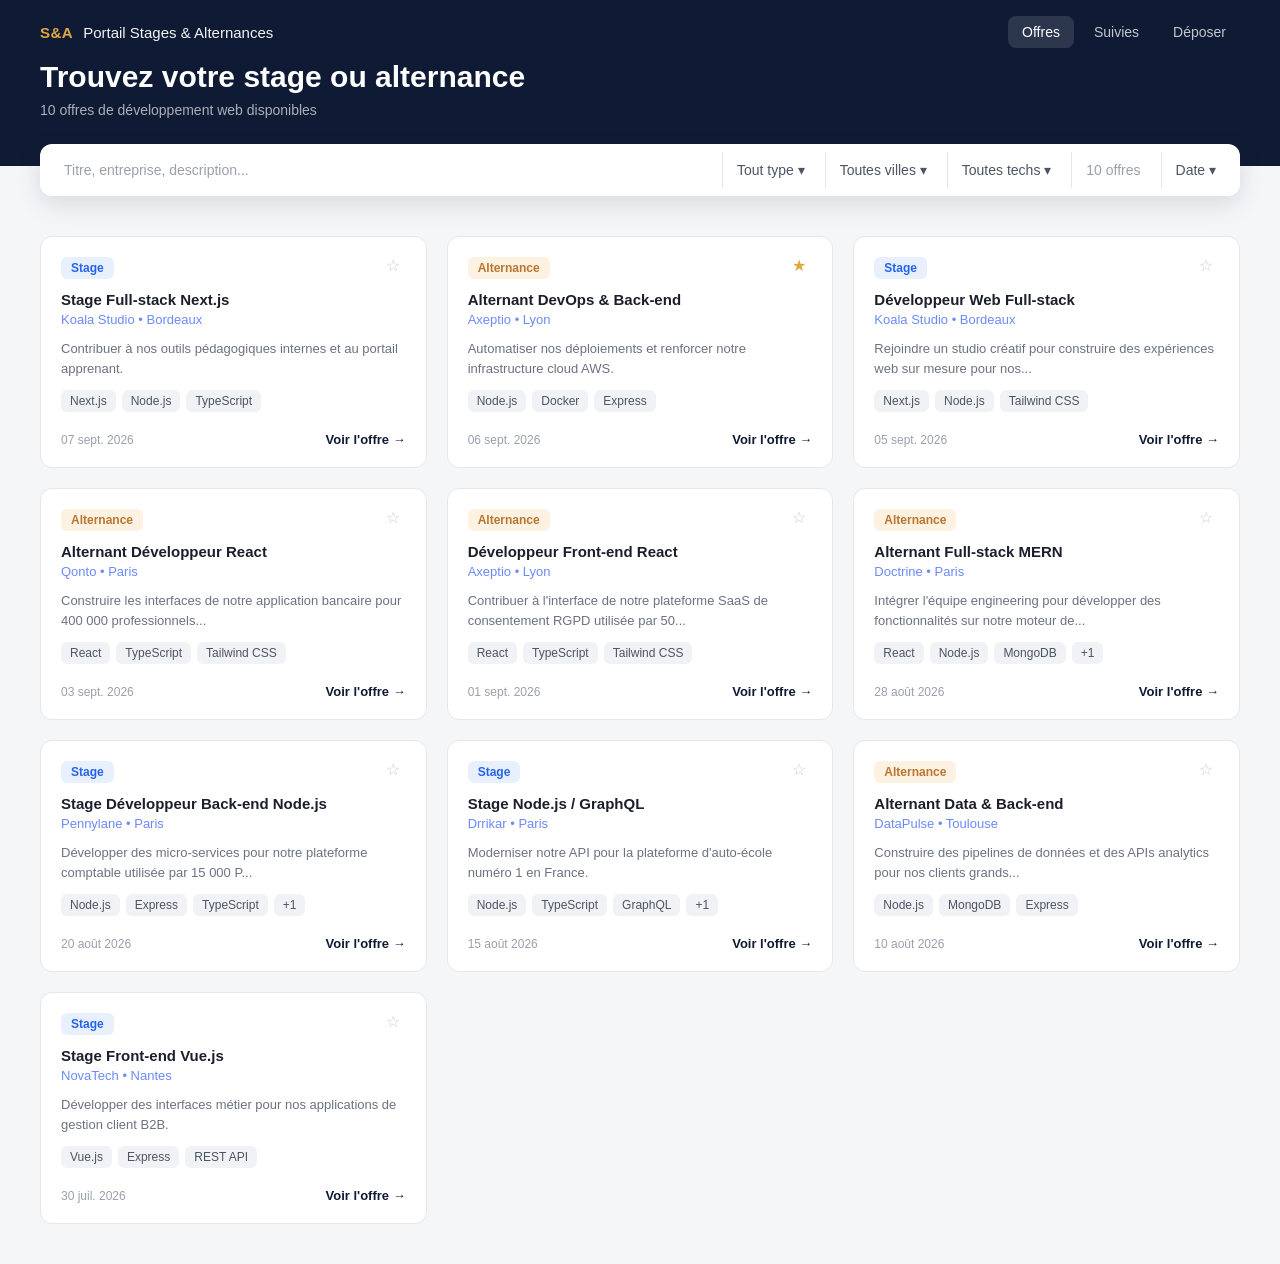
==== index.html @ 2563e3db "feat: ajouter les templates HTML et CSS" ====
<!DOCTYPE html>
<html lang="fr">

<head>
    <meta charset="UTF-8">
    <meta name="viewport" content="width=device-width, initial-scale=1.0">
    <title>Portail Stages &amp; Alternances</title>
    <link rel="stylesheet" href="./css/style.css">
</head>

<body>

    <header class="topbar">
        <div class="brand">
            <span class="brand-mark">S&amp;A</span>
            <span class="brand-name">Portail Stages &amp; Alternances</span>
        </div>
        <nav class="top-nav">
            <a href="#" class="active">Offres</a>
            <a href="./offres-suivies.html">Suivies</a>
            <a href="./deposer-offre.html">Déposer</a>
        </nav>
    </header>

    <section class="hero">
        <div class="hero-eyebrow">PROMOTION MERN 2026/2027</div>
        <h1>Trouvez votre stage ou alternance</h1>
        <p>10 offres de développement web disponibles</p>
    </section>

    <div class="search-bar">
        <input type="text" class="search-input" placeholder="Titre, entreprise, description...">
        <button class="filter-btn">Tout type ▾</button>
        <button class="filter-btn">Toutes villes ▾</button>
        <button class="filter-btn">Toutes techs ▾</button>
        <span class="filter-btn count">10 offres</span>
        <button class="filter-btn">Date ▾</button>
    </div>

    <main class="listings">

        <article class="job-card">
            <div class="card-top">
                <span class="tag stage">Stage</span>
                <button class="star-btn">☆</button>
            </div>
            <h3 class="job-title">Stage Full-stack Next.js</h3>
            <p class="job-company">Koala Studio • Bordeaux</p>
            <p class="job-desc">Contribuer à nos outils pédagogiques internes et au portail apprenant.</p>
            <div class="skill-tags">
                <span class="skill-tag">Next.js</span>
                <span class="skill-tag">Node.js</span>
                <span class="skill-tag">TypeScript</span>
            </div>
            <div class="card-bottom">
                <span class="job-date">07 sept. 2026</span>
                <a href="./offre-detail.html" class="job-link">Voir l'offre →</a>
            </div>
        </article>

        <article class="job-card">
            <div class="card-top">
                <span class="tag alternance">Alternance</span>
                <button class="star-btn active">★</button>
            </div>
            <h3 class="job-title">Alternant DevOps &amp; Back-end</h3>
            <p class="job-company">Axeptio • Lyon</p>
            <p class="job-desc">Automatiser nos déploiements et renforcer notre infrastructure cloud AWS.</p>
            <div class="skill-tags">
                <span class="skill-tag">Node.js</span>
                <span class="skill-tag">Docker</span>
                <span class="skill-tag">Express</span>
            </div>
            <div class="card-bottom">
                <span class="job-date">06 sept. 2026</span>
                <a href="#" class="job-link">Voir l'offre →</a>
            </div>
        </article>

        <article class="job-card">
            <div class="card-top">
                <span class="tag stage">Stage</span>
                <button class="star-btn">☆</button>
            </div>
            <h3 class="job-title">Développeur Web Full-stack</h3>
            <p class="job-company">Koala Studio • Bordeaux</p>
            <p class="job-desc">Rejoindre un studio créatif pour construire des expériences web sur mesure pour nos...
            </p>
            <div class="skill-tags">
                <span class="skill-tag">Next.js</span>
                <span class="skill-tag">Node.js</span>
                <span class="skill-tag">Tailwind CSS</span>
            </div>
            <div class="card-bottom">
                <span class="job-date">05 sept. 2026</span>
                <a href="#" class="job-link">Voir l'offre →</a>
            </div>
        </article>

        <article class="job-card">
            <div class="card-top">
                <span class="tag alternance">Alternance</span>
                <button class="star-btn">☆</button>
            </div>
            <h3 class="job-title">Alternant Développeur React</h3>
            <p class="job-company">Qonto • Paris</p>
            <p class="job-desc">Construire les interfaces de notre application bancaire pour 400 000 professionnels...
            </p>
            <div class="skill-tags">
                <span class="skill-tag">React</span>
                <span class="skill-tag">TypeScript</span>
                <span class="skill-tag">Tailwind CSS</span>
            </div>
            <div class="card-bottom">
                <span class="job-date">03 sept. 2026</span>
                <a href="#" class="job-link">Voir l'offre →</a>
            </div>
        </article>

        <article class="job-card">
            <div class="card-top">
                <span class="tag alternance">Alternance</span>
                <button class="star-btn">☆</button>
            </div>
            <h3 class="job-title">Développeur Front-end React</h3>
            <p class="job-company">Axeptio • Lyon</p>
            <p class="job-desc">Contribuer à l'interface de notre plateforme SaaS de consentement RGPD utilisée par
                50...</p>
            <div class="skill-tags">
                <span class="skill-tag">React</span>
                <span class="skill-tag">TypeScript</span>
                <span class="skill-tag">Tailwind CSS</span>
            </div>
            <div class="card-bottom">
                <span class="job-date">01 sept. 2026</span>
                <a href="#" class="job-link">Voir l'offre →</a>
            </div>
        </article>

        <article class="job-card">
            <div class="card-top">
                <span class="tag alternance">Alternance</span>
                <button class="star-btn">☆</button>
            </div>
            <h3 class="job-title">Alternant Full-stack MERN</h3>
            <p class="job-company">Doctrine • Paris</p>
            <p class="job-desc">Intégrer l'équipe engineering pour développer des fonctionnalités sur notre moteur de...
            </p>
            <div class="skill-tags">
                <span class="skill-tag">React</span>
                <span class="skill-tag">Node.js</span>
                <span class="skill-tag">MongoDB</span>
                <span class="skill-tag">+1</span>
            </div>
            <div class="card-bottom">
                <span class="job-date">28 août 2026</span>
                <a href="#" class="job-link">Voir l'offre →</a>
            </div>
        </article>

        <article class="job-card">
            <div class="card-top">
                <span class="tag stage">Stage</span>
                <button class="star-btn">☆</button>
            </div>
            <h3 class="job-title">Stage Développeur Back-end Node.js</h3>
            <p class="job-company">Pennylane • Paris</p>
            <p class="job-desc">Développer des micro-services pour notre plateforme comptable utilisée par 15 000 P...
            </p>
            <div class="skill-tags">
                <span class="skill-tag">Node.js</span>
                <span class="skill-tag">Express</span>
                <span class="skill-tag">TypeScript</span>
                <span class="skill-tag">+1</span>
            </div>
            <div class="card-bottom">
                <span class="job-date">20 août 2026</span>
                <a href="#" class="job-link">Voir l'offre →</a>
            </div>
        </article>

        <article class="job-card">
            <div class="card-top">
                <span class="tag stage">Stage</span>
                <button class="star-btn">☆</button>
            </div>
            <h3 class="job-title">Stage Node.js / GraphQL</h3>
            <p class="job-company">Drrikar • Paris</p>
            <p class="job-desc">Moderniser notre API pour la plateforme d'auto-école numéro 1 en France.</p>
            <div class="skill-tags">
                <span class="skill-tag">Node.js</span>
                <span class="skill-tag">TypeScript</span>
                <span class="skill-tag">GraphQL</span>
                <span class="skill-tag">+1</span>
            </div>
            <div class="card-bottom">
                <span class="job-date">15 août 2026</span>
                <a href="#" class="job-link">Voir l'offre →</a>
            </div>
        </article>

        <article class="job-card">
            <div class="card-top">
                <span class="tag alternance">Alternance</span>
                <button class="star-btn">☆</button>
            </div>
            <h3 class="job-title">Alternant Data &amp; Back-end</h3>
            <p class="job-company">DataPulse • Toulouse</p>
            <p class="job-desc">Construire des pipelines de données et des APIs analytics pour nos clients grands...</p>
            <div class="skill-tags">
                <span class="skill-tag">Node.js</span>
                <span class="skill-tag">MongoDB</span>
                <span class="skill-tag">Express</span>
            </div>
            <div class="card-bottom">
                <span class="job-date">10 août 2026</span>
                <a href="#" class="job-link">Voir l'offre →</a>
            </div>
        </article>

        <article class="job-card">
            <div class="card-top">
                <span class="tag stage">Stage</span>
                <button class="star-btn">☆</button>
            </div>
            <h3 class="job-title">Stage Front-end Vue.js</h3>
            <p class="job-company">NovaTech • Nantes</p>
            <p class="job-desc">Développer des interfaces métier pour nos applications de gestion client B2B.</p>
            <div class="skill-tags">
                <span class="skill-tag">Vue.js</span>
                <span class="skill-tag">Express</span>
                <span class="skill-tag">REST API</span>
            </div>
            <div class="card-bottom">
                <span class="job-date">30 juil. 2026</span>
                <a href="#" class="job-link">Voir l'offre →</a>
            </div>
        </article>

    </main>

</body>

</html>
---- css/style.css ----
:root {
    --navy: #0f1b34;
    --gold: #e0a83e;
    --text-dark: #1a1f2b;
    --text-muted: #6b7280;
    --text-faint: #9aa1ac;
    --border-light: #e5e7eb;
    --bg-page: #f4f6f8;
    --blue-tag-bg: #e8f0fe;
    --blue-tag-text: #2563eb;
    --orange-tag-bg: #fdf1e2;
    --orange-tag-text: #b9762f;
    --candidature-bg: #fdf6e3;
    --candidature-border: #f0dfa3;
    --topbar-height: 60px;
}

* {
    box-sizing: border-box;
}

body {
    margin: 0;
    font-family: -apple-system, BlinkMacSystemFont, "Segoe UI", Roboto, Helvetica, Arial, sans-serif;
    background: var(--bg-page);
    color: var(--text-dark);
}

.topbar {
    background: var(--navy);
    color: #fff;
    display: flex;
    align-items: center;
    justify-content: space-between;
    padding: 16px 40px;
    position: fixed;
    top: 0;
    left: 0;
    width: 100%;
    z-index: 1000;
}

.page-body {
    padding-top: var(--topbar-height);
}

.brand {
    display: flex;
    align-items: center;
    gap: 10px;
    font-size: 15px;
}

.brand-mark {
    font-weight: 700;
    color: var(--gold);
    letter-spacing: 0.5px;
}

.brand-name {
    font-weight: 500;
    opacity: 0.95;
}

.top-nav {
    display: flex;
    align-items: center;
    gap: 6px;
    font-size: 14px;
}

.top-nav a {
    color: rgba(255, 255, 255, 0.75);
    text-decoration: none;
    padding: 8px 14px;
    border-radius: 8px;
}

.top-nav a:hover {
    color: #fff;
}

.top-nav a.active {
    background: rgba(255, 255, 255, 0.12);
    color: #fff;
}


.tag {
    display: inline-block;
    font-size: 12px;
    font-weight: 600;
    padding: 4px 10px;
    border-radius: 6px;
}

.tag.stage {
    background: var(--blue-tag-bg);
    color: var(--blue-tag-text);
}

.tag.alternance {
    background: var(--orange-tag-bg);
    color: var(--orange-tag-text);
}

.skill-tags {
    display: flex;
    flex-wrap: wrap;
    gap: 6px;
}

.skill-tag {
    font-size: 12px;
    color: #4b5563;
    background: #f1f2f5;
    padding: 4px 9px;
    border-radius: 6px;
}

.job-card {
    background: #fff;
    border: 1px solid var(--border-light);
    border-radius: 12px;
    padding: 20px;
    display: flex;
    flex-direction: column;
    gap: 12px;
}

.card-top {
    display: flex;
    align-items: flex-start;
    justify-content: space-between;
}

.star-btn {
    border: none;
    background: none;
    font-size: 16px;
    cursor: pointer;
    color: #c9ccd3;
    line-height: 1;
}

.star-btn.active {
    color: var(--gold);
}

.job-title {
    font-size: 15px;
    font-weight: 700;
    margin: 0;
}

.job-company {
    font-size: 13px;
    color: #6b8afd;
    margin: -8px 0 0;
}

.job-desc {
    font-size: 13px;
    color: var(--text-muted);
    line-height: 1.5;
    margin: 0;
}

.card-bottom {
    display: flex;
    align-items: center;
    justify-content: space-between;
    margin-top: auto;
    padding-top: 8px;
}

.job-date {
    font-size: 12px;
    color: var(--text-faint);
}

.job-link {
    font-size: 13px;
    font-weight: 600;
    color: var(--navy);
    text-decoration: none;
}

.job-link:hover {
    text-decoration: underline;
}


.panel {
    background: #fff;
    border: 1px solid var(--border-light);
    border-radius: 12px;
    padding: 22px 24px;
}

.panel h2 {
    font-size: 12px;
    text-transform: uppercase;
    letter-spacing: 0.4px;
    font-weight: 700;
    margin: 0 0 12px;
    color: var(--text-dark);
}

.panel p {
    margin: 0;
    font-size: 14px;
    line-height: 1.6;
    color: var(--text-muted);
}

.candidature-panel {
    background: var(--candidature-bg);
    border: 1px solid var(--candidature-border);
}

.candidature-panel h2 {
    color: #92400e;
}

.candidature-panel a {
    font-size: 14px;
    font-weight: 600;
    color: #b9762f;
    text-decoration: none;
}

.candidature-panel a:hover {
    text-decoration: underline;
}


.hero {
    background: var(--navy);
    color: #fff;
    padding: 36px 40px 48px;
}

.hero-eyebrow {
    color: var(--gold);
    font-size: 12px;
    font-weight: 600;
    letter-spacing: 0.5px;
    margin-bottom: 10px;
}

.hero h1 {
    font-size: 30px;
    margin: 0 0 8px;
    font-weight: 700;
}

.hero p {
    margin: 0;
    font-size: 14px;
    color: rgba(255, 255, 255, 0.65);
}

.search-bar {
    background: #fff;
    margin: -22px 40px 0;
    border-radius: 12px;
    box-shadow: 0 8px 24px rgba(15, 27, 52, 0.12);
    display: flex;
    align-items: center;
    padding: 6px 10px;
    position: relative;
    z-index: 2;
    gap: 6px;
}

.search-input {
    flex: 1;
    border: none;
    padding: 12px 14px;
    font-size: 14px;
    outline: none;
    color: var(--text-dark);
}

.search-input::placeholder {
    color: var(--text-faint);
}

.filter-btn {
    background: none;
    border: none;
    color: #4b5563;
    font-size: 14px;
    padding: 10px 14px;
    border-left: 1px solid var(--border-light);
    cursor: pointer;
    white-space: nowrap;
}

.filter-btn.count {
    color: var(--text-faint);
}

.listings {
    padding: 40px;
    display: grid;
    grid-template-columns: repeat(3, 1fr);
    gap: 20px;
}


.page {
    margin: 10px 40px;
    padding: 28px 40px 60px;
}

.back-link {
    display: inline-flex;
    align-items: center;
    gap: 6px;
    font-size: 14px;
    color: var(--text-muted);
    text-decoration: none;
    margin-bottom: 20px;
}

.back-link:hover {
    color: var(--text-dark);
}

.offer-hero {
    background: var(--navy);
    color: #fff;
    border-radius: 14px;
    padding: 28px 32px;
    display: flex;
    align-items: flex-start;
    justify-content: space-between;
    margin-bottom: 24px;
}

.offer-hero-meta {
    display: flex;
    align-items: center;
    gap: 12px;
    font-size: 13px;
    color: rgba(255, 255, 255, 0.65);
    margin-bottom: 14px;
}

.offer-hero h1 {
    font-size: 26px;
    margin: 0 0 8px;
    font-weight: 700;
}

.offer-hero .company {
    margin: 0;
    font-size: 14px;
    color: rgba(255, 255, 255, 0.7);
}

.follow-btn {
    display: inline-flex;
    align-items: center;
    gap: 8px;
    background: rgba(255, 255, 255, 0.08);
    border: 1px solid rgba(255, 255, 255, 0.25);
    color: #fff;
    font-size: 13px;
    font-weight: 600;
    padding: 9px 16px;
    border-radius: 8px;
    cursor: pointer;
    white-space: nowrap;
}

.follow-btn:hover {
    background: rgba(255, 255, 255, 0.16);
}

.content-grid {
    display: grid;
    grid-template-columns: 1.7fr 1fr;
    gap: 20px;
}

.stack {
    display: flex;
    flex-direction: column;
    gap: 20px;
}

.company-name {
    font-size: 15px;
    font-weight: 700;
    margin: 0 0 4px;
}

.company-tagline {
    font-size: 13px;
    color: var(--text-muted);
    margin: 0 0 12px;
    line-height: 1.5;
}

.company-link {
    font-size: 13px;
    color: var(--navy);
    text-decoration: none;
    font-weight: 600;
}

.company-link:hover {
    text-decoration: underline;
}

.suivies-page h1 {
    font-size: 28px;
    margin: 0 0 6px;
    font-weight: 700;
}

.page-sub {
    font-size: 13px;
    color: var(--text-faint);
    margin: 0 0 28px;
}

.followed-grid {
    display: grid;
    grid-template-columns: repeat(3, 1fr);
    gap: 20px;
}


.deposer-header h1 {
    font-size: 28px;
    margin: 0 0 6px;
    font-weight: 700;
    color: var(--text-dark);
}

.deposer-header p {
    margin: 0 0 28px;
    font-size: 13px;
    color: var(--text-faint);
}

.deposer-header {
    max-width: 900px;
    margin-left: auto;
    margin-right: auto;
}

.form-panel {
    max-width: 900px;
    margin-left: auto;
    margin-right: auto;
}

.form-row {
    display: grid;
    grid-template-columns: 1fr 1fr;
    gap: 24px;
}

.form-group {
    display: flex;
    flex-direction: column;
    gap: 8px;
    margin-bottom: 22px;
}

.form-group label {
    font-size: 12px;
    font-weight: 700;
    letter-spacing: 0.2px;
    color: var(--text-dark);
    text-transform: uppercase;
}

.form-group label .required {
    color: var(--orange-tag-text);
    font-weight: 700;
}

.form-group input[type="text"],
.form-group input[type="url"],
.form-group input[type="email"],
.form-group select,
.form-group textarea {
    font-family: inherit;
    font-size: 14px;
    color: var(--text-dark);
    background: #fff;
    border: 1px solid var(--border-light);
    border-radius: 8px;
    padding: 11px 14px;
    outline: none;
    width: 100%;
}

.form-group input::placeholder,
.form-group textarea::placeholder {
    color: var(--text-faint);
}

.form-group input:focus,
.form-group select:focus,
.form-group textarea:focus {
    border-color: var(--gold);
    box-shadow: 0 0 0 3px rgba(224, 168, 62, 0.15);
}

.form-group textarea {
    resize: vertical;
    min-height: 100px;
    line-height: 1.5;
}

.form-group select {
    appearance: none;
    -webkit-appearance: none;
    background-image: url("data:image/svg+xml;utf8,<svg xmlns='http://www.w3.org/2000/svg' width='12' height='8' viewBox='0 0 12 8'><path d='M1 1l5 5 5-5' stroke='%236b7280' stroke-width='1.5' fill='none' fill-rule='evenodd'/></svg>");
    background-repeat: no-repeat;
    background-position: right 14px center;
    padding-right: 36px;
    cursor: pointer;
}

.submit-bar {
    display: flex;
    justify-content: flex-end;
    margin-top: 8px;
}

.submit-btn {
    background: var(--navy);
    color: #fff;
    border: none;
    font-size: 14px;
    font-weight: 600;
    padding: 12px 22px;
    border-radius: 8px;
    cursor: pointer;
}

.submit-btn:hover {
    background: #16274a;
}


@media (max-width: 980px) {

    .listings,
    .followed-grid {
        grid-template-columns: repeat(2, 1fr);
    }
}

@media (max-width: 800px) {
    .content-grid {
        grid-template-columns: 1fr;
    }

    .offer-hero {
        flex-direction: column;
        gap: 18px;
    }

    .form-row {
        grid-template-columns: 1fr;
        gap: 0;
    }
}

@media (max-width: 640px) {

    .topbar,
    .page,
    .listings,
    .suivies-page {
        padding-left: 20px;
        padding-right: 20px;
    }

    .search-bar {
        margin-left: 20px;
        margin-right: 20px;
    }

    .listings,
    .followed-grid {
        grid-template-columns: 1fr;
    }

    .top-nav {
        display: none;
    }
}
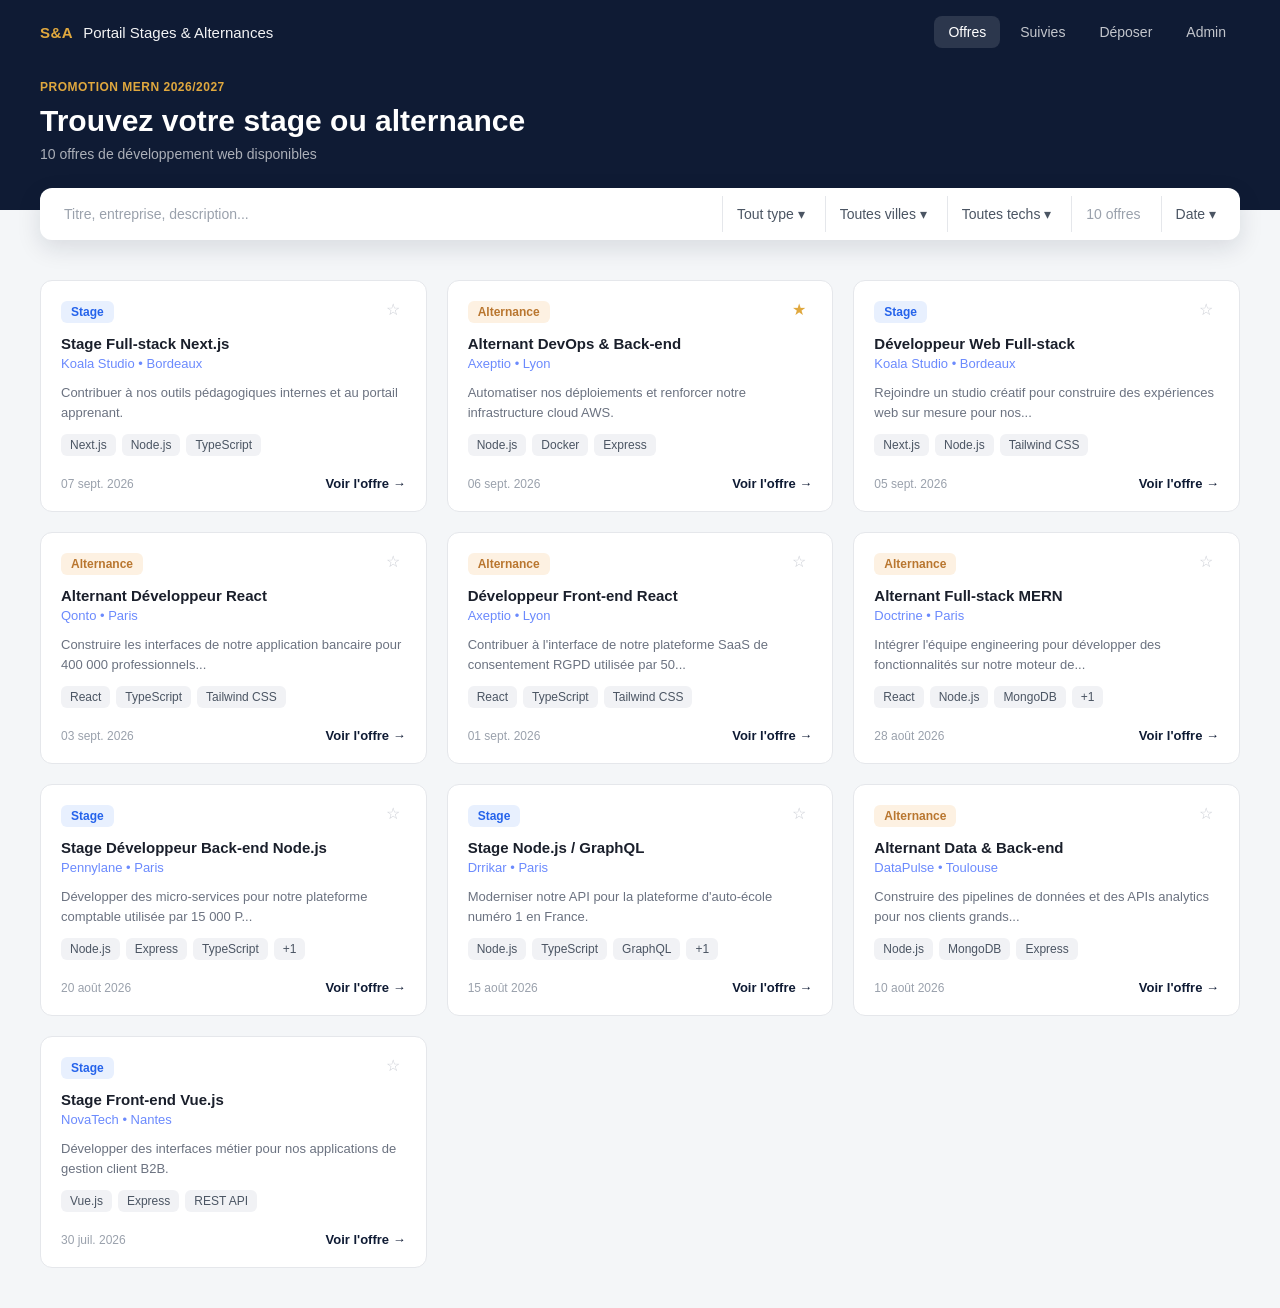
==== commit d4eaa269: "setup brief 2 project structure" ====
--- a/index.html
+++ b/index.html
@@ -19,6 +19,7 @@
             <a href="#" class="active">Offres</a>
             <a href="./offres-suivies.html">Suivies</a>
             <a href="./deposer-offre.html">Déposer</a>
+            <a href="admin/dashboard.html" >Admin</a>
         </nav>
     </header>
 
--- a/css/style.css
+++ b/css/style.css
@@ -24,6 +24,8 @@
     font-family: -apple-system, BlinkMacSystemFont, "Segoe UI", Roboto, Helvetica, Arial, sans-serif;
     background: var(--bg-page);
     color: var(--text-dark);
+    width: 100%;
+    height: 100%;
 }
 
 .topbar {
@@ -238,7 +240,7 @@
 .hero {
     background: var(--navy);
     color: #fff;
-    padding: 36px 40px 48px;
+    padding: 80px 40px 48px;
 }
 
 .hero-eyebrow {
@@ -272,6 +274,7 @@
     position: relative;
     z-index: 2;
     gap: 6px;
+    overflow: auto;
 }
 
 .search-input {
@@ -550,6 +553,203 @@
 .submit-btn:hover {
     background: #16274a;
 }
+.admin-page {
+    max-width: 1200px;
+    margin: 0 auto;
+    padding: 32px 40px 60px;
+}
+
+.admin-header {
+    display: flex;
+    align-items: flex-start;
+    justify-content: space-between;
+    margin-bottom: 24px;
+}
+
+.admin-header h1 {
+    font-size: 26px;
+    margin: 0 0 6px;
+    font-weight: 700;
+}
+
+.btn-dark {
+    display: inline-flex;
+    align-items: center;
+    gap: 6px;
+    background: var(--navy);
+    color: #fff;
+    font-size: 14px;
+    font-weight: 600;
+    padding: 11px 18px;
+    border-radius: 8px;
+    border: none;
+    text-decoration: none;
+    cursor: pointer;
+    white-space: nowrap;
+}
+
+.btn-dark:hover {
+    background: #1a2c52;
+}
+
+.btn-outline {
+    background: #fff;
+    color: var(--text-dark);
+    border: 1px solid var(--border-light);
+    font-size: 14px;
+    font-weight: 600;
+    padding: 10px 18px;
+    border-radius: 8px;
+    cursor: pointer;
+}
+
+.btn-outline:hover {
+    background: #f4f6f8;
+}
+
+.admin-table-wrap {
+    background: #fff;
+    border: 1px solid var(--border-light);
+    border-radius: 12px;
+    overflow: hidden;
+}
+
+.admin-table {
+    width: 100%;
+    border-collapse: collapse;
+    font-size: 14px;
+}
+
+.admin-table th {
+    text-align: left;
+    font-size: 11px;
+    text-transform: uppercase;
+    letter-spacing: 0.4px;
+    color: var(--text-faint);
+    font-weight: 600;
+    padding: 14px 24px;
+    border-bottom: 1px solid var(--border-light);
+}
+
+.admin-table td {
+    padding: 16px 24px;
+    border-bottom: 1px solid var(--border-light);
+    color: var(--text-dark);
+    vertical-align: middle;
+}
+
+.admin-table tr:last-child td {
+    border-bottom: none;
+}
+
+.admin-table td.muted {
+    color: var(--text-muted);
+}
+
+.admin-table td.actions {
+    text-align: right;
+    white-space: nowrap;
+}
+
+.action-link {
+    font-size: 13px;
+    color: var(--text-muted);
+    text-decoration: none;
+    margin-left: 14px;
+}
+
+.action-link:hover {
+    color: var(--text-dark);
+    text-decoration: underline;
+}
+
+.action-link.danger:hover {
+    color: #b91c1c;
+}
+
+.admin-form-panel {
+    background: #fff;
+    border: 1px solid var(--border-light);
+    border-radius: 12px;
+    padding: 28px 32px 32px;
+}
+
+.admin-form-panel>h2 {
+    font-size: 16px;
+    font-weight: 700;
+    margin: 0 0 22px;
+}
+
+.admin-form-grid {
+    display: grid;
+    grid-template-columns: 1fr 1fr;
+    gap: 20px 24px;
+}
+
+.admin-form-group {
+    display: flex;
+    flex-direction: column;
+    gap: 6px;
+}
+
+.admin-form-group.full {
+    grid-column: 1 / -1;
+}
+
+.admin-form-group label {
+    font-size: 13px;
+    font-weight: 600;
+    color: var(--text-dark);
+}
+
+.admin-form-group label .required {
+    color: #b91c1c;
+    font-weight: 400;
+}
+
+.admin-form-group input,
+.admin-form-group select,
+.admin-form-group textarea {
+    font-family: inherit;
+    font-size: 14px;
+    color: var(--text-dark);
+    background: #fff;
+    border: 1px solid var(--border-light);
+    border-radius: 8px;
+    padding: 10px 12px;
+    outline: none;
+}
+
+.admin-form-group input::placeholder,
+.admin-form-group textarea::placeholder {
+    color: var(--text-faint);
+}
+
+.admin-form-group input:focus,
+.admin-form-group select:focus,
+.admin-form-group textarea:focus {
+    border-color: var(--navy);
+}
+
+.admin-form-group textarea {
+    resize: vertical;
+    min-height: 90px;
+}
+
+.admin-form-group select {
+    appearance: none;
+    background-image: url("data:image/svg+xml,%3Csvg xmlns='http://www.w3.org/2000/svg' viewBox='0 0 20 20' fill='%236b7280'%3E%3Cpath fill-rule='evenodd' d='M5.23 7.21a.75.75 0 011.06.02L10 10.94l3.71-3.71a.75.75 0 111.06 1.06l-4.24 4.25a.75.75 0 01-1.06 0L5.21 8.29a.75.75 0 01.02-1.08z' clip-rule='evenodd'/%3E%3C/svg%3E");
+    background-repeat: no-repeat;
+    background-position: right 12px center;
+    padding-right: 32px;
+}
+
+.admin-form-actions {
+    display: flex;
+    justify-content: flex-end;
+    gap: 10px;
+    margin-top: 28px;
+}
 
 
 @media (max-width: 980px) {
@@ -574,6 +774,10 @@
         grid-template-columns: 1fr;
         gap: 0;
     }
+
+    .admin-form-grid {
+        grid-template-columns: 1fr;
+    }
 }
 
 @media (max-width: 640px) {
@@ -581,7 +785,8 @@
     .topbar,
     .page,
     .listings,
-    .suivies-page {
+    .suivies-page,
+    .admin-page {
         padding-left: 20px;
         padding-right: 20px;
     }
@@ -599,4 +804,8 @@
     .top-nav {
         display: none;
     }
+
+    .admin-table-wrap {
+        overflow-x: auto;
+    }
 }
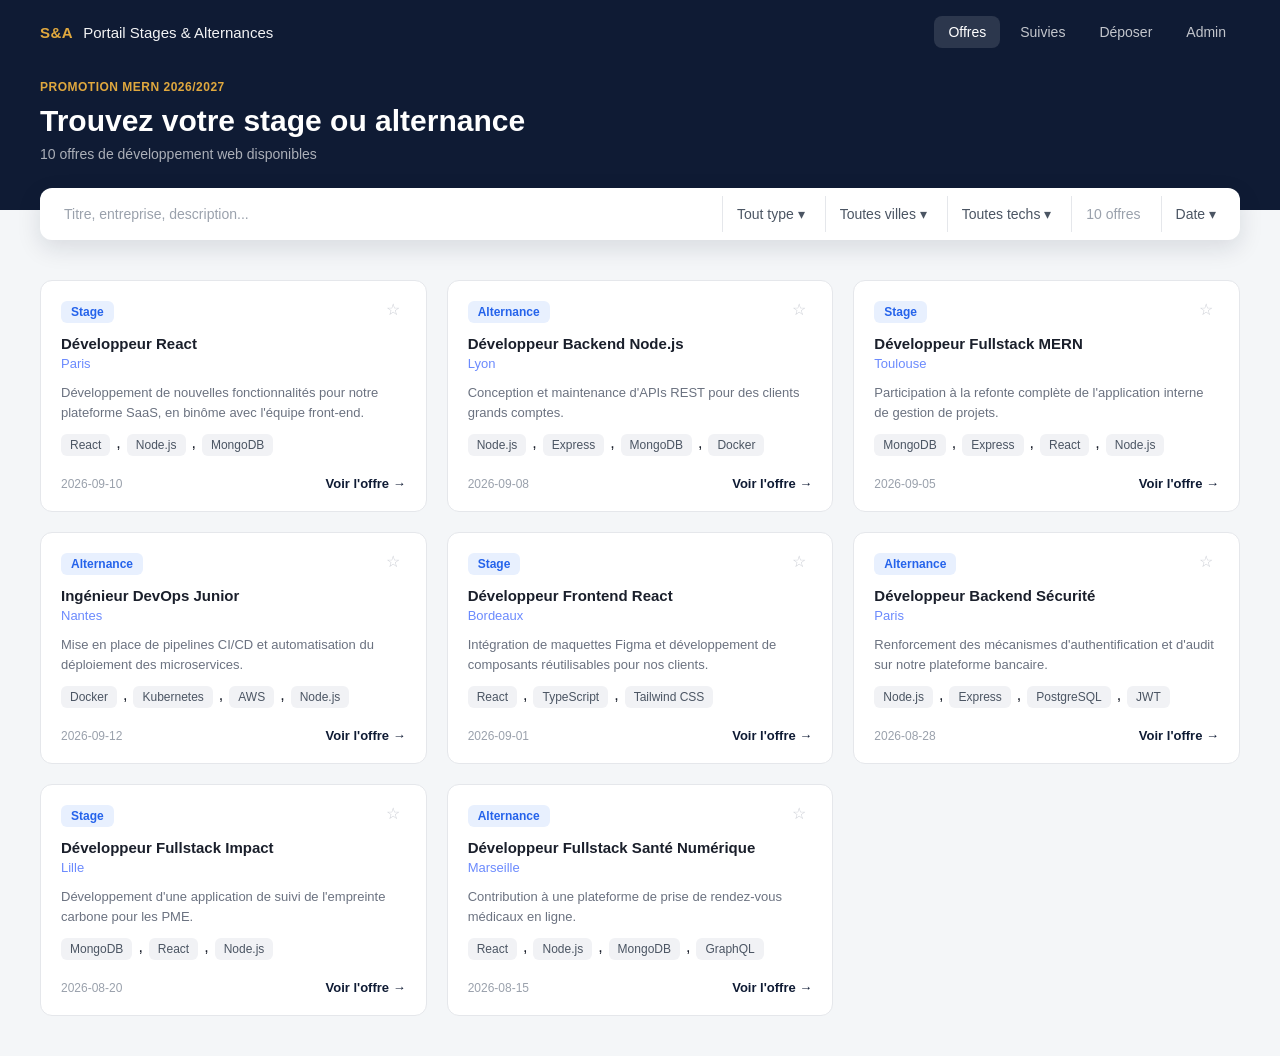
==== commit 6ebd6893: "fix: resolve bug in app and index" ====
--- a/index.html
+++ b/index.html
@@ -38,207 +38,13 @@
         <button class="filter-btn">Date ▾</button>
     </div>
 
-    <main class="listings">
+    <main class="listings" id="listings">
 
-        <article class="job-card">
-            <div class="card-top">
-                <span class="tag stage">Stage</span>
-                <button class="star-btn">☆</button>
-            </div>
-            <h3 class="job-title">Stage Full-stack Next.js</h3>
-            <p class="job-company">Koala Studio • Bordeaux</p>
-            <p class="job-desc">Contribuer à nos outils pédagogiques internes et au portail apprenant.</p>
-            <div class="skill-tags">
-                <span class="skill-tag">Next.js</span>
-                <span class="skill-tag">Node.js</span>
-                <span class="skill-tag">TypeScript</span>
-            </div>
-            <div class="card-bottom">
-                <span class="job-date">07 sept. 2026</span>
-                <a href="./offre-detail.html" class="job-link">Voir l'offre →</a>
-            </div>
-        </article>
-
-        <article class="job-card">
-            <div class="card-top">
-                <span class="tag alternance">Alternance</span>
-                <button class="star-btn active">★</button>
-            </div>
-            <h3 class="job-title">Alternant DevOps &amp; Back-end</h3>
-            <p class="job-company">Axeptio • Lyon</p>
-            <p class="job-desc">Automatiser nos déploiements et renforcer notre infrastructure cloud AWS.</p>
-            <div class="skill-tags">
-                <span class="skill-tag">Node.js</span>
-                <span class="skill-tag">Docker</span>
-                <span class="skill-tag">Express</span>
-            </div>
-            <div class="card-bottom">
-                <span class="job-date">06 sept. 2026</span>
-                <a href="#" class="job-link">Voir l'offre →</a>
-            </div>
-        </article>
-
-        <article class="job-card">
-            <div class="card-top">
-                <span class="tag stage">Stage</span>
-                <button class="star-btn">☆</button>
-            </div>
-            <h3 class="job-title">Développeur Web Full-stack</h3>
-            <p class="job-company">Koala Studio • Bordeaux</p>
-            <p class="job-desc">Rejoindre un studio créatif pour construire des expériences web sur mesure pour nos...
-            </p>
-            <div class="skill-tags">
-                <span class="skill-tag">Next.js</span>
-                <span class="skill-tag">Node.js</span>
-                <span class="skill-tag">Tailwind CSS</span>
-            </div>
-            <div class="card-bottom">
-                <span class="job-date">05 sept. 2026</span>
-                <a href="#" class="job-link">Voir l'offre →</a>
-            </div>
-        </article>
-
-        <article class="job-card">
-            <div class="card-top">
-                <span class="tag alternance">Alternance</span>
-                <button class="star-btn">☆</button>
-            </div>
-            <h3 class="job-title">Alternant Développeur React</h3>
-            <p class="job-company">Qonto • Paris</p>
-            <p class="job-desc">Construire les interfaces de notre application bancaire pour 400 000 professionnels...
-            </p>
-            <div class="skill-tags">
-                <span class="skill-tag">React</span>
-                <span class="skill-tag">TypeScript</span>
-                <span class="skill-tag">Tailwind CSS</span>
-            </div>
-            <div class="card-bottom">
-                <span class="job-date">03 sept. 2026</span>
-                <a href="#" class="job-link">Voir l'offre →</a>
-            </div>
-        </article>
-
-        <article class="job-card">
-            <div class="card-top">
-                <span class="tag alternance">Alternance</span>
-                <button class="star-btn">☆</button>
-            </div>
-            <h3 class="job-title">Développeur Front-end React</h3>
-            <p class="job-company">Axeptio • Lyon</p>
-            <p class="job-desc">Contribuer à l'interface de notre plateforme SaaS de consentement RGPD utilisée par
-                50...</p>
-            <div class="skill-tags">
-                <span class="skill-tag">React</span>
-                <span class="skill-tag">TypeScript</span>
-                <span class="skill-tag">Tailwind CSS</span>
-            </div>
-            <div class="card-bottom">
-                <span class="job-date">01 sept. 2026</span>
-                <a href="#" class="job-link">Voir l'offre →</a>
-            </div>
-        </article>
-
-        <article class="job-card">
-            <div class="card-top">
-                <span class="tag alternance">Alternance</span>
-                <button class="star-btn">☆</button>
-            </div>
-            <h3 class="job-title">Alternant Full-stack MERN</h3>
-            <p class="job-company">Doctrine • Paris</p>
-            <p class="job-desc">Intégrer l'équipe engineering pour développer des fonctionnalités sur notre moteur de...
-            </p>
-            <div class="skill-tags">
-                <span class="skill-tag">React</span>
-                <span class="skill-tag">Node.js</span>
-                <span class="skill-tag">MongoDB</span>
-                <span class="skill-tag">+1</span>
-            </div>
-            <div class="card-bottom">
-                <span class="job-date">28 août 2026</span>
-                <a href="#" class="job-link">Voir l'offre →</a>
-            </div>
-        </article>
-
-        <article class="job-card">
-            <div class="card-top">
-                <span class="tag stage">Stage</span>
-                <button class="star-btn">☆</button>
-            </div>
-            <h3 class="job-title">Stage Développeur Back-end Node.js</h3>
-            <p class="job-company">Pennylane • Paris</p>
-            <p class="job-desc">Développer des micro-services pour notre plateforme comptable utilisée par 15 000 P...
-            </p>
-            <div class="skill-tags">
-                <span class="skill-tag">Node.js</span>
-                <span class="skill-tag">Express</span>
-                <span class="skill-tag">TypeScript</span>
-                <span class="skill-tag">+1</span>
-            </div>
-            <div class="card-bottom">
-                <span class="job-date">20 août 2026</span>
-                <a href="#" class="job-link">Voir l'offre →</a>
-            </div>
-        </article>
-
-        <article class="job-card">
-            <div class="card-top">
-                <span class="tag stage">Stage</span>
-                <button class="star-btn">☆</button>
-            </div>
-            <h3 class="job-title">Stage Node.js / GraphQL</h3>
-            <p class="job-company">Drrikar • Paris</p>
-            <p class="job-desc">Moderniser notre API pour la plateforme d'auto-école numéro 1 en France.</p>
-            <div class="skill-tags">
-                <span class="skill-tag">Node.js</span>
-                <span class="skill-tag">TypeScript</span>
-                <span class="skill-tag">GraphQL</span>
-                <span class="skill-tag">+1</span>
-            </div>
-            <div class="card-bottom">
-                <span class="job-date">15 août 2026</span>
-                <a href="#" class="job-link">Voir l'offre →</a>
-            </div>
-        </article>
-
-        <article class="job-card">
-            <div class="card-top">
-                <span class="tag alternance">Alternance</span>
-                <button class="star-btn">☆</button>
-            </div>
-            <h3 class="job-title">Alternant Data &amp; Back-end</h3>
-            <p class="job-company">DataPulse • Toulouse</p>
-            <p class="job-desc">Construire des pipelines de données et des APIs analytics pour nos clients grands...</p>
-            <div class="skill-tags">
-                <span class="skill-tag">Node.js</span>
-                <span class="skill-tag">MongoDB</span>
-                <span class="skill-tag">Express</span>
-            </div>
-            <div class="card-bottom">
-                <span class="job-date">10 août 2026</span>
-                <a href="#" class="job-link">Voir l'offre →</a>
-            </div>
-        </article>
-
-        <article class="job-card">
-            <div class="card-top">
-                <span class="tag stage">Stage</span>
-                <button class="star-btn">☆</button>
-            </div>
-            <h3 class="job-title">Stage Front-end Vue.js</h3>
-            <p class="job-company">NovaTech • Nantes</p>
-            <p class="job-desc">Développer des interfaces métier pour nos applications de gestion client B2B.</p>
-            <div class="skill-tags">
-                <span class="skill-tag">Vue.js</span>
-                <span class="skill-tag">Express</span>
-                <span class="skill-tag">REST API</span>
-            </div>
-            <div class="card-bottom">
-                <span class="job-date">30 juil. 2026</span>
-                <a href="#" class="job-link">Voir l'offre →</a>
-            </div>
-        </article>
 
     </main>
+
+
+    <script type="module" src="./js/app.js"></script>
 
 </body>
 
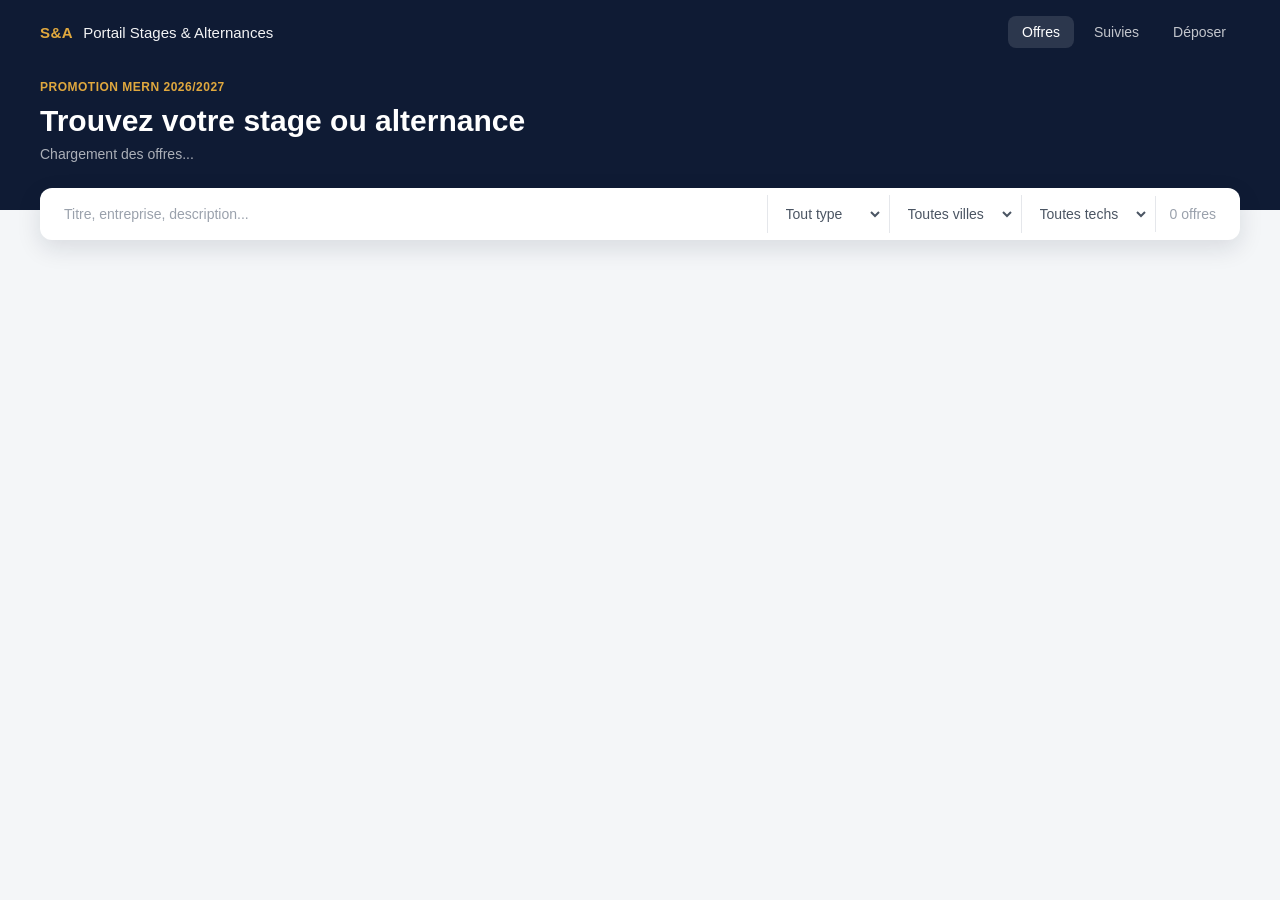
==== commit 37db6e11: "Save local progress" ====
--- a/index.html
+++ b/index.html
@@ -1,13 +1,11 @@
 <!DOCTYPE html>
 <html lang="fr">
-
 <head>
     <meta charset="UTF-8">
     <meta name="viewport" content="width=device-width, initial-scale=1.0">
     <title>Portail Stages &amp; Alternances</title>
     <link rel="stylesheet" href="./css/style.css">
 </head>
-
 <body>
 
     <header class="topbar">
@@ -19,33 +17,48 @@
             <a href="#" class="active">Offres</a>
             <a href="./offres-suivies.html">Suivies</a>
             <a href="./deposer-offre.html">Déposer</a>
-            <a href="admin/dashboard.html" >Admin</a>
         </nav>
     </header>
 
     <section class="hero">
         <div class="hero-eyebrow">PROMOTION MERN 2026/2027</div>
         <h1>Trouvez votre stage ou alternance</h1>
-        <p>10 offres de développement web disponibles</p>
+        <p id="total-count-text">Chargement des offres...</p>
     </section>
 
     <div class="search-bar">
-        <input type="text" class="search-input" placeholder="Titre, entreprise, description...">
-        <button class="filter-btn">Tout type ▾</button>
-        <button class="filter-btn">Toutes villes ▾</button>
-        <button class="filter-btn">Toutes techs ▾</button>
-        <span class="filter-btn count">10 offres</span>
-        <button class="filter-btn">Date ▾</button>
+        <input type="text" id="search-input" class="search-input" placeholder="Titre, entreprise, description...">
+   
+        <select id="type-select" class="filter-btn">
+            <option value="">Tout type</option>
+            <option value="Stage">Stage</option>
+            <option value="Alternance">Alternance</option>
+        </select>
+
+        <select id="ville-select" class="filter-btn">
+            <option value="">Toutes villes</option>
+            <option value="Paris">Paris</option>
+            <option value="Lyon">Lyon</option>
+            <option value="Toulouse">Toulouse</option>
+            <option value="Nantes">Nantes</option>
+            <option value="Bordeaux">Bordeaux</option>
+            <option value="Lille">Lille</option>
+            <option value="Marseille">Marseille</option>
+        </select>
+
+        <select id="tech-select" class="filter-btn">
+            <option value="">Toutes techs</option>
+            <option value="React">React</option>
+            <option value="PHP">PHP</option>
+            <option value="Laravel">Laravel</option>
+            <option value="Node.js">Node.js</option>
+            <option value="JavaScript">JavaScript</option>
+        </select>
+
+        <span class="filter-btn count" id="count-badge">0 offres</span>
     </div>
 
-    <main class="listings" id="listings">
-
-
-    </main>
-
-
+    <main class="listings" id="listings"></main>
     <script type="module" src="./js/app.js"></script>
-
 </body>
-
 </html>
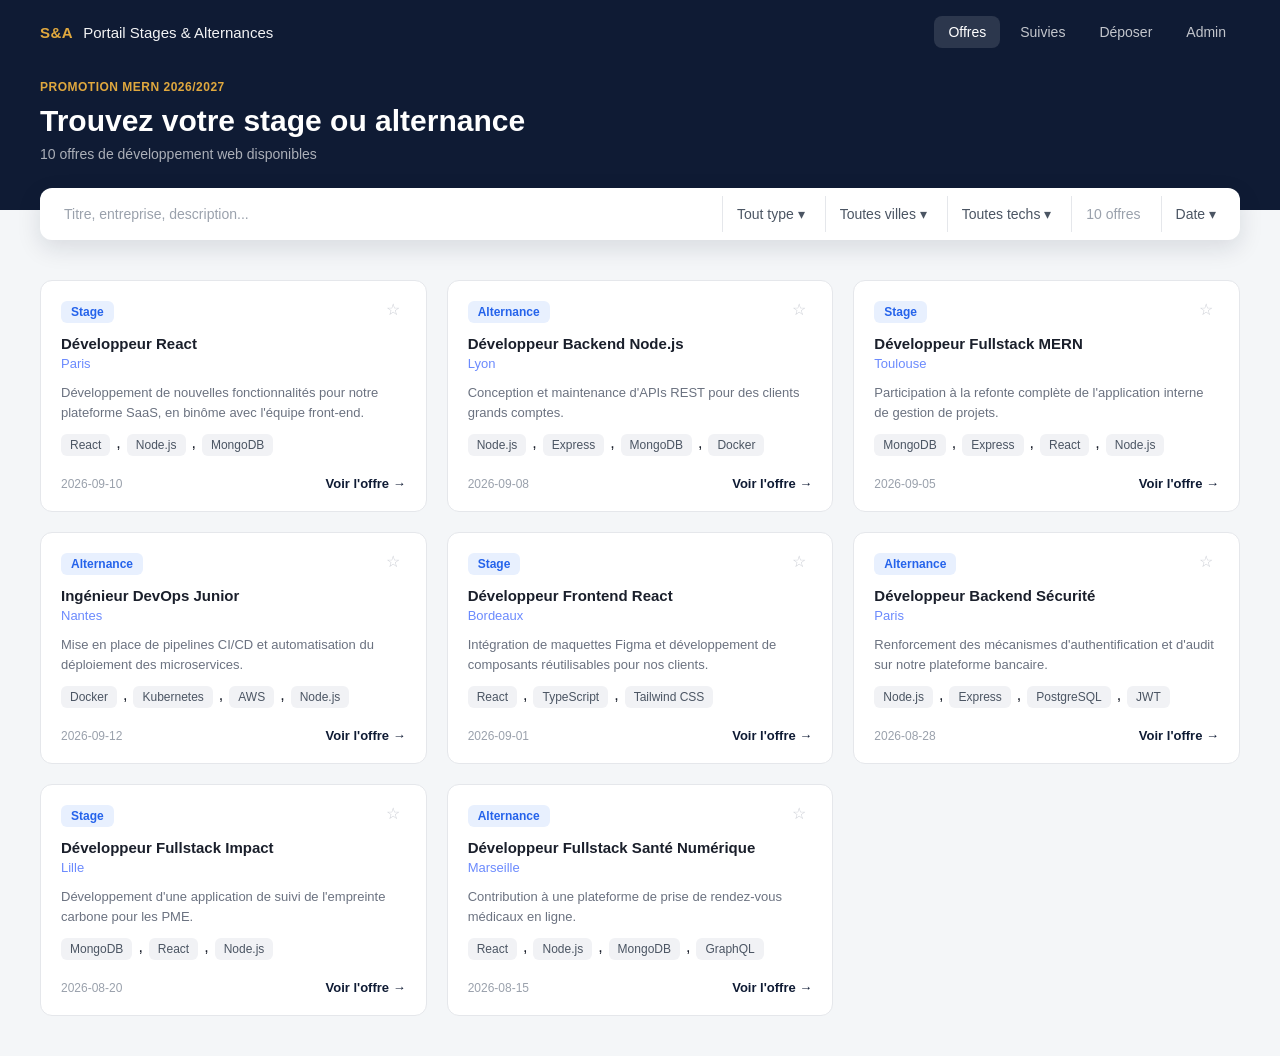
==== commit 7f7f7be8: "Merge pull request #9 from souad5017/brief-2/dynamic-rendering Brief 2/dynamic rendering" ====
--- a/index.html
+++ b/index.html
@@ -1,11 +1,13 @@
 <!DOCTYPE html>
 <html lang="fr">
+
 <head>
     <meta charset="UTF-8">
     <meta name="viewport" content="width=device-width, initial-scale=1.0">
     <title>Portail Stages &amp; Alternances</title>
     <link rel="stylesheet" href="./css/style.css">
 </head>
+
 <body>
 
     <header class="topbar">
@@ -17,48 +19,33 @@
             <a href="#" class="active">Offres</a>
             <a href="./offres-suivies.html">Suivies</a>
             <a href="./deposer-offre.html">Déposer</a>
+            <a href="admin/dashboard.html" >Admin</a>
         </nav>
     </header>
 
     <section class="hero">
         <div class="hero-eyebrow">PROMOTION MERN 2026/2027</div>
         <h1>Trouvez votre stage ou alternance</h1>
-        <p id="total-count-text">Chargement des offres...</p>
+        <p>10 offres de développement web disponibles</p>
     </section>
 
     <div class="search-bar">
-        <input type="text" id="search-input" class="search-input" placeholder="Titre, entreprise, description...">
-   
-        <select id="type-select" class="filter-btn">
-            <option value="">Tout type</option>
-            <option value="Stage">Stage</option>
-            <option value="Alternance">Alternance</option>
-        </select>
-
-        <select id="ville-select" class="filter-btn">
-            <option value="">Toutes villes</option>
-            <option value="Paris">Paris</option>
-            <option value="Lyon">Lyon</option>
-            <option value="Toulouse">Toulouse</option>
-            <option value="Nantes">Nantes</option>
-            <option value="Bordeaux">Bordeaux</option>
-            <option value="Lille">Lille</option>
-            <option value="Marseille">Marseille</option>
-        </select>
-
-        <select id="tech-select" class="filter-btn">
-            <option value="">Toutes techs</option>
-            <option value="React">React</option>
-            <option value="PHP">PHP</option>
-            <option value="Laravel">Laravel</option>
-            <option value="Node.js">Node.js</option>
-            <option value="JavaScript">JavaScript</option>
-        </select>
-
-        <span class="filter-btn count" id="count-badge">0 offres</span>
+        <input type="text" class="search-input" placeholder="Titre, entreprise, description...">
+        <button class="filter-btn">Tout type ▾</button>
+        <button class="filter-btn">Toutes villes ▾</button>
+        <button class="filter-btn">Toutes techs ▾</button>
+        <span class="filter-btn count">10 offres</span>
+        <button class="filter-btn">Date ▾</button>
     </div>
 
-    <main class="listings" id="listings"></main>
+    <main class="listings" id="listings">
+
+
+    </main>
+
+
     <script type="module" src="./js/app.js"></script>
+
 </body>
+
 </html>
